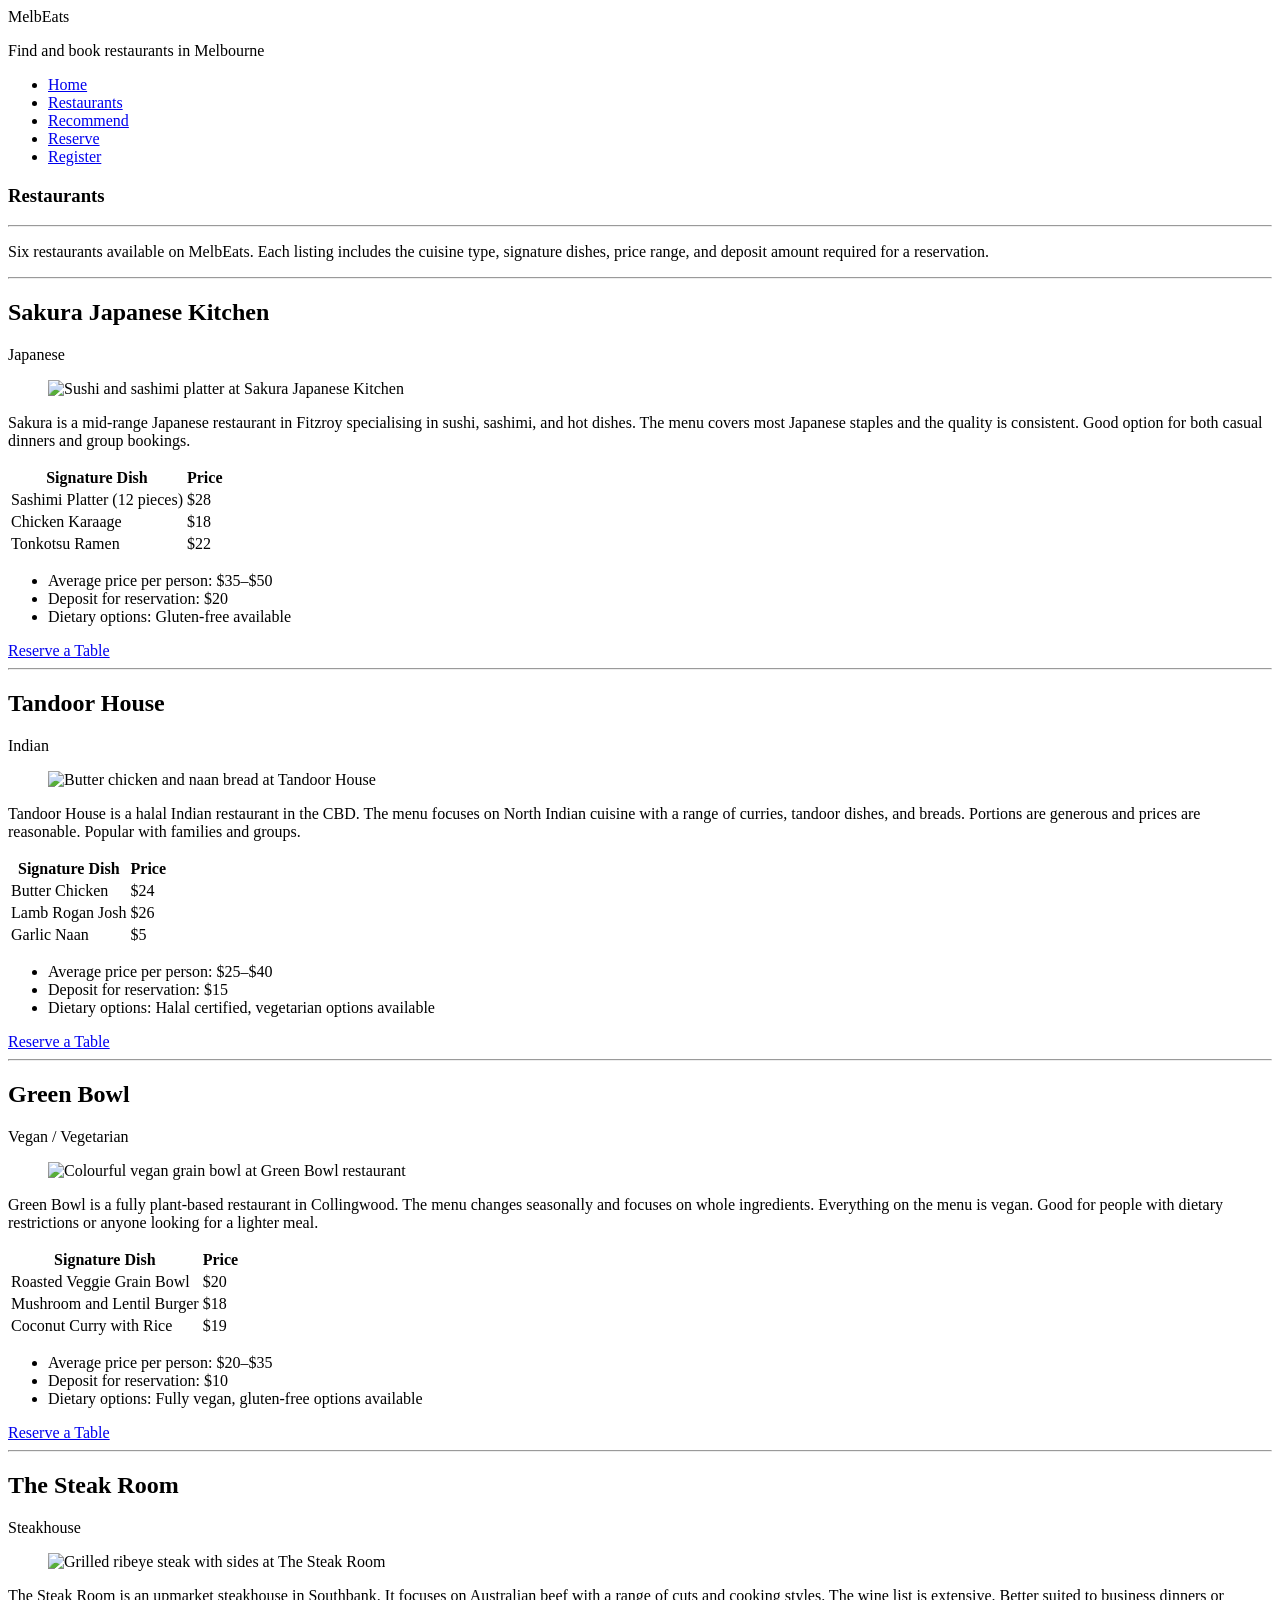
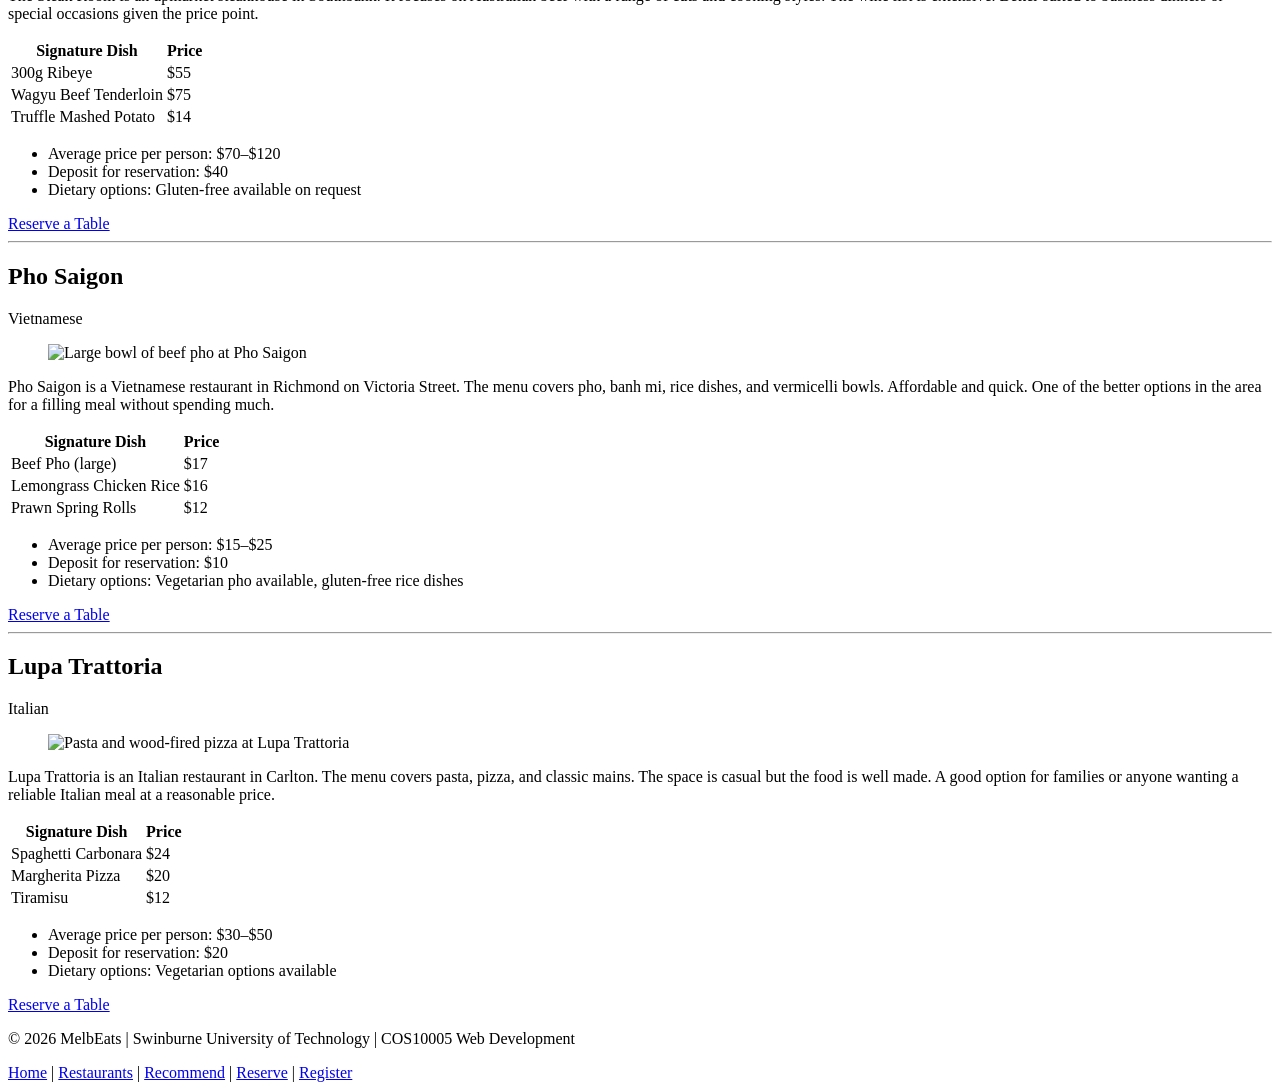
==== assignment2/restaurants.html @ 79833797 "Initial restaurants commit, no images" ====
<!DOCTYPE html>
<html lang="en">
<head>
    <meta charset="UTF-8">
    <meta name="viewport" content="width=device-width, initial-scale=1.0">
    <title>Restaurants | MelbEats</title>
    <link rel="stylesheet" href="css/styles.css">
    <script src="js/script.js" defer></script>
</head>
<body>

    <header>
        <div class="header-inner">
            <div class="site-logo">MelbEats</div>
            <p class="header-tagline">Find and book restaurants in Melbourne</p>
        </div>
    </header>

    <!-- navigation -->
    <nav>
        <ul>
            <li><a href="index.html">Home</a></li>
            <li><a href="restaurants.html" class="active">Restaurants</a></li>
            <li><a href="recommend.html">Recommend</a></li>
            <li><a href="reservation.html">Reserve</a></li>
            <li><a href="register.html">Register</a></li>
        </ul>
    </nav>

    <main>

        <article>

            <!-- page intro -->
            <section id="restaurants-intro">
                <h1>Restaurants</h1>
                <hr />
                <p>
                    Six restaurants available on MelbEats. Each listing includes the cuisine type, signature dishes, price range, and deposit amount required for a reservation.
                </p>
            </section>

            <hr />

            <!-- restaurant 1 -->
            <section id="restaurant-1" class="restaurant-card">
                <h2>Sakura Japanese Kitchen</h2>
                <p class="cuisine-tag">Japanese</p>

                <figure>
                    <img src="images/image2.jpg" alt="Sushi and sashimi platter at Sakura Japanese Kitchen" class="page-image restaurant-image" />
                </figure>

                <p>
                    Sakura is a mid-range Japanese restaurant in Fitzroy specialising in sushi, sashimi, and hot dishes. The menu covers most Japanese staples and the quality is consistent. Good option for both casual dinners and group bookings.
                </p>

                <table class="restaurant-table">
                    <thead>
                        <tr>
                            <th>Signature Dish</th>
                            <th>Price</th>
                        </tr>
                    </thead>
                    <tbody>
                        <tr>
                            <td>Sashimi Platter (12 pieces)</td>
                            <td>$28</td>
                        </tr>
                        <tr>
                            <td>Chicken Karaage</td>
                            <td>$18</td>
                        </tr>
                        <tr>
                            <td>Tonkotsu Ramen</td>
                            <td>$22</td>
                        </tr>
                    </tbody>
                </table>

                <ul class="restaurant-details">
                    <li>Average price per person: $35–$50</li>
                    <li>Deposit for reservation: $20</li>
                    <li>Dietary options: Gluten-free available</li>
                </ul>

                <a href="reservation.html?restaurant=Sakura+Japanese+Kitchen" class="reserve-btn">Reserve a Table</a>
            </section>

            <hr />

            <!-- restaurant 2 -->
            <section id="restaurant-2" class="restaurant-card">
                <h2>Tandoor House</h2>
                <p class="cuisine-tag">Indian</p>

                <figure>
                    <img src="images/image3.jpg" alt="Butter chicken and naan bread at Tandoor House" class="page-image restaurant-image" />
                </figure>

                <p>
                    Tandoor House is a halal Indian restaurant in the CBD. The menu focuses on North Indian cuisine with a range of curries, tandoor dishes, and breads. Portions are generous and prices are reasonable. Popular with families and groups.
                </p>

                <table class="restaurant-table">
                    <thead>
                        <tr>
                            <th>Signature Dish</th>
                            <th>Price</th>
                        </tr>
                    </thead>
                    <tbody>
                        <tr>
                            <td>Butter Chicken</td>
                            <td>$24</td>
                        </tr>
                        <tr>
                            <td>Lamb Rogan Josh</td>
                            <td>$26</td>
                        </tr>
                        <tr>
                            <td>Garlic Naan</td>
                            <td>$5</td>
                        </tr>
                    </tbody>
                </table>

                <ul class="restaurant-details">
                    <li>Average price per person: $25–$40</li>
                    <li>Deposit for reservation: $15</li>
                    <li>Dietary options: Halal certified, vegetarian options available</li>
                </ul>

                <a href="reservation.html?restaurant=Tandoor+House" class="reserve-btn">Reserve a Table</a>
            </section>

            <hr />

            <!-- restaurant 3 -->
            <section id="restaurant-3" class="restaurant-card">
                <h2>Green Bowl</h2>
                <p class="cuisine-tag">Vegan / Vegetarian</p>

                <figure>
                    <img src="images/image4.jpg" alt="Colourful vegan grain bowl at Green Bowl restaurant" class="page-image restaurant-image" />
                </figure>

                <p>
                    Green Bowl is a fully plant-based restaurant in Collingwood. The menu changes seasonally and focuses on whole ingredients. Everything on the menu is vegan. Good for people with dietary restrictions or anyone looking for a lighter meal.
                </p>

                <table class="restaurant-table">
                    <thead>
                        <tr>
                            <th>Signature Dish</th>
                            <th>Price</th>
                        </tr>
                    </thead>
                    <tbody>
                        <tr>
                            <td>Roasted Veggie Grain Bowl</td>
                            <td>$20</td>
                        </tr>
                        <tr>
                            <td>Mushroom and Lentil Burger</td>
                            <td>$18</td>
                        </tr>
                        <tr>
                            <td>Coconut Curry with Rice</td>
                            <td>$19</td>
                        </tr>
                    </tbody>
                </table>

                <ul class="restaurant-details">
                    <li>Average price per person: $20–$35</li>
                    <li>Deposit for reservation: $10</li>
                    <li>Dietary options: Fully vegan, gluten-free options available</li>
                </ul>

                <a href="reservation.html?restaurant=Green+Bowl" class="reserve-btn">Reserve a Table</a>
            </section>

            <hr />

            <!-- restaurant 4 -->
            <section id="restaurant-4" class="restaurant-card">
                <h2>The Steak Room</h2>
                <p class="cuisine-tag">Steakhouse</p>

                <figure>
                    <img src="images/image5.jpg" alt="Grilled ribeye steak with sides at The Steak Room" class="page-image restaurant-image" />
                </figure>

                <p>
                    The Steak Room is an upmarket steakhouse in Southbank. It focuses on Australian beef with a range of cuts and cooking styles. The wine list is extensive. Better suited to business dinners or special occasions given the price point.
                </p>

                <table class="restaurant-table">
                    <thead>
                        <tr>
                            <th>Signature Dish</th>
                            <th>Price</th>
                        </tr>
                    </thead>
                    <tbody>
                        <tr>
                            <td>300g Ribeye</td>
                            <td>$55</td>
                        </tr>
                        <tr>
                            <td>Wagyu Beef Tenderloin</td>
                            <td>$75</td>
                        </tr>
                        <tr>
                            <td>Truffle Mashed Potato</td>
                            <td>$14</td>
                        </tr>
                    </tbody>
                </table>

                <ul class="restaurant-details">
                    <li>Average price per person: $70–$120</li>
                    <li>Deposit for reservation: $40</li>
                    <li>Dietary options: Gluten-free available on request</li>
                </ul>

                <a href="reservation.html?restaurant=The+Steak+Room" class="reserve-btn">Reserve a Table</a>
            </section>

            <hr />

            <!-- restaurant 5 -->
            <section id="restaurant-5" class="restaurant-card">
                <h2>Pho Saigon</h2>
                <p class="cuisine-tag">Vietnamese</p>

                <figure>
                    <img src="images/image6.jpg" alt="Large bowl of beef pho at Pho Saigon" class="page-image restaurant-image" />
                </figure>

                <p>
                    Pho Saigon is a Vietnamese restaurant in Richmond on Victoria Street. The menu covers pho, banh mi, rice dishes, and vermicelli bowls. Affordable and quick. One of the better options in the area for a filling meal without spending much.
                </p>

                <table class="restaurant-table">
                    <thead>
                        <tr>
                            <th>Signature Dish</th>
                            <th>Price</th>
                        </tr>
                    </thead>
                    <tbody>
                        <tr>
                            <td>Beef Pho (large)</td>
                            <td>$17</td>
                        </tr>
                        <tr>
                            <td>Lemongrass Chicken Rice</td>
                            <td>$16</td>
                        </tr>
                        <tr>
                            <td>Prawn Spring Rolls</td>
                            <td>$12</td>
                        </tr>
                    </tbody>
                </table>

                <ul class="restaurant-details">
                    <li>Average price per person: $15–$25</li>
                    <li>Deposit for reservation: $10</li>
                    <li>Dietary options: Vegetarian pho available, gluten-free rice dishes</li>
                </ul>

                <a href="reservation.html?restaurant=Pho+Saigon" class="reserve-btn">Reserve a Table</a>
            </section>

            <hr />

            <!-- restaurant 6 -->
            <section id="restaurant-6" class="restaurant-card">
                <h2>Lupa Trattoria</h2>
                <p class="cuisine-tag">Italian</p>

                <figure>
                    <img src="images/image7.jpg" alt="Pasta and wood-fired pizza at Lupa Trattoria" class="page-image restaurant-image" />
                </figure>

                <p>
                    Lupa Trattoria is an Italian restaurant in Carlton. The menu covers pasta, pizza, and classic mains. The space is casual but the food is well made. A good option for families or anyone wanting a reliable Italian meal at a reasonable price.
                </p>

                <table class="restaurant-table">
                    <thead>
                        <tr>
                            <th>Signature Dish</th>
                            <th>Price</th>
                        </tr>
                    </thead>
                    <tbody>
                        <tr>
                            <td>Spaghetti Carbonara</td>
                            <td>$24</td>
                        </tr>
                        <tr>
                            <td>Margherita Pizza</td>
                            <td>$20</td>
                        </tr>
                        <tr>
                            <td>Tiramisu</td>
                            <td>$12</td>
                        </tr>
                    </tbody>
                </table>

                <ul class="restaurant-details">
                    <li>Average price per person: $30–$50</li>
                    <li>Deposit for reservation: $20</li>
                    <li>Dietary options: Vegetarian options available</li>
                </ul>

                <a href="reservation.html?restaurant=Lupa+Trattoria" class="reserve-btn">Reserve a Table</a>
            </section>

        </article>

    </main>

    <footer>
        <p>&copy; 2026 MelbEats | Swinburne University of Technology | COS10005 Web Development</p>
        <nav class="footer-nav">
            <a href="index.html">Home</a> |
            <a href="restaurants.html">Restaurants</a> |
            <a href="recommend.html">Recommend</a> |
            <a href="reservation.html">Reserve</a> |
            <a href="register.html">Register</a>
        </nav>
    </footer>

</body>
</html>
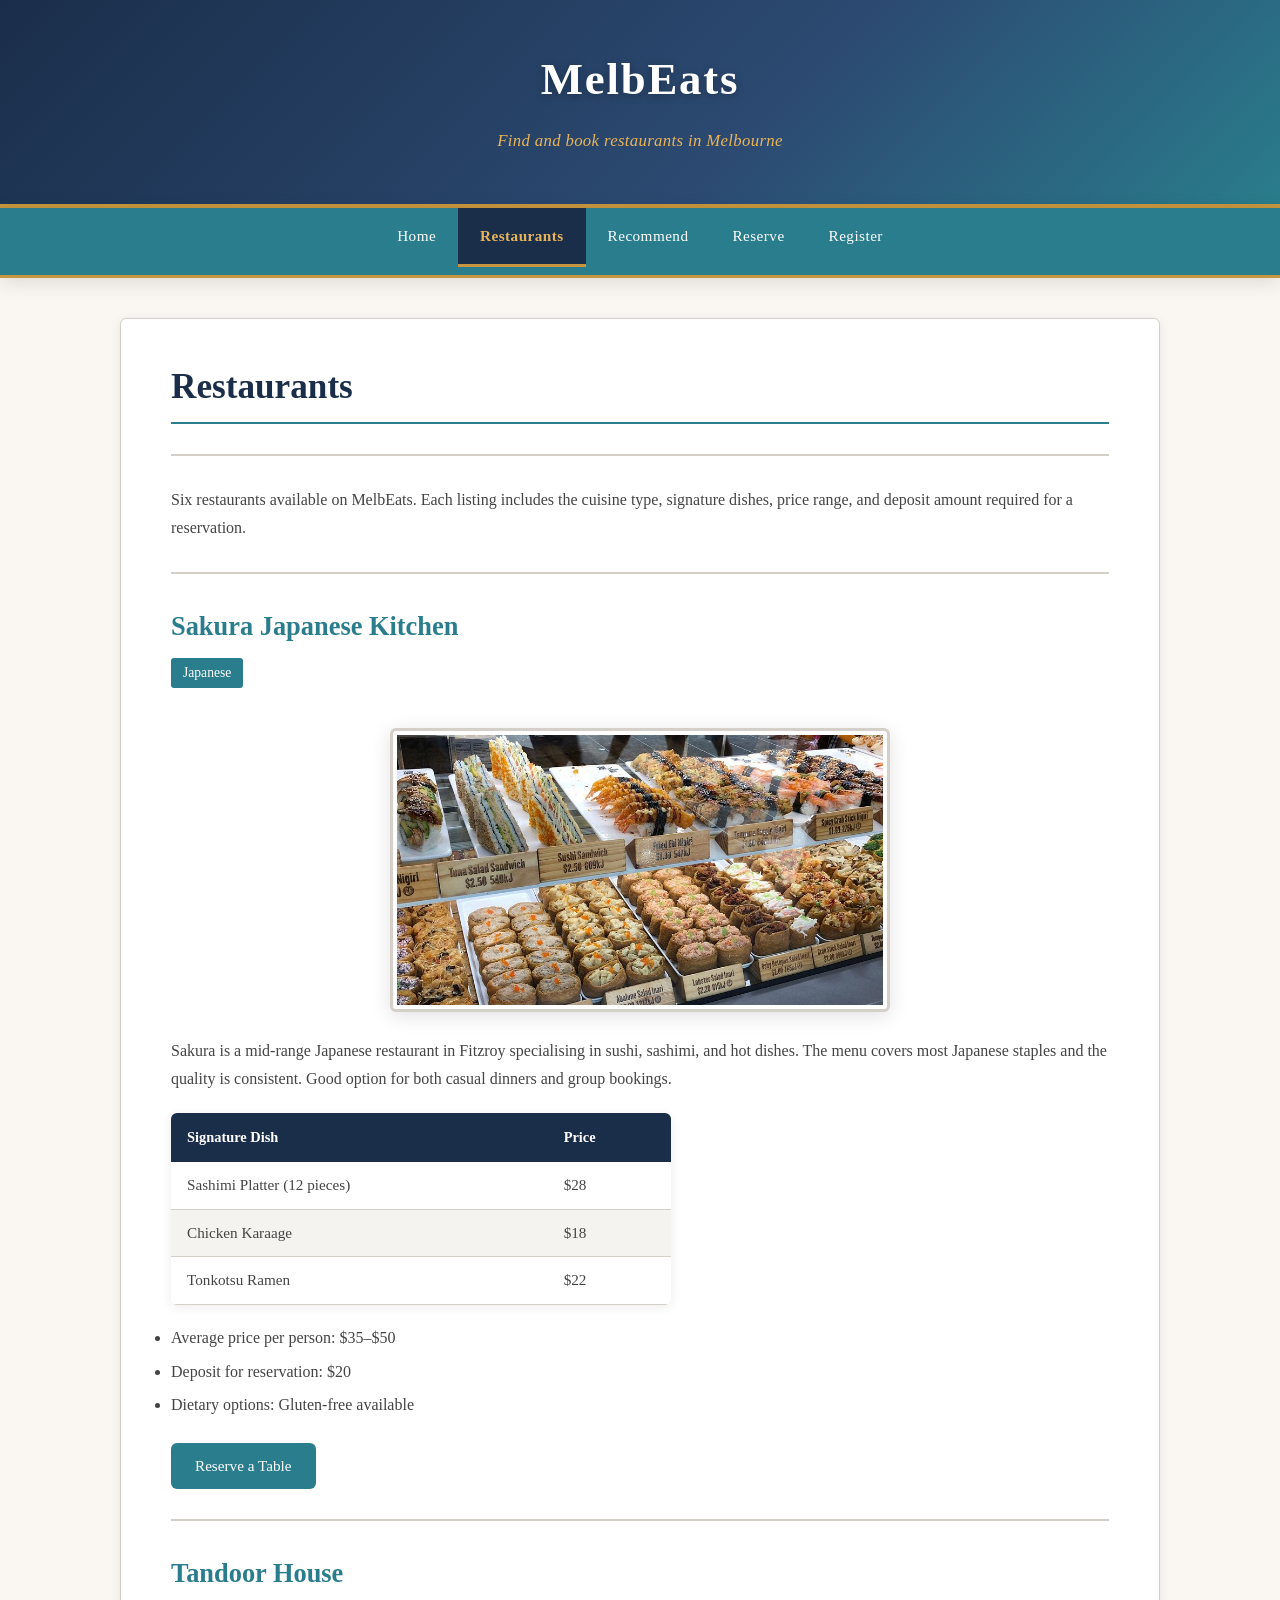
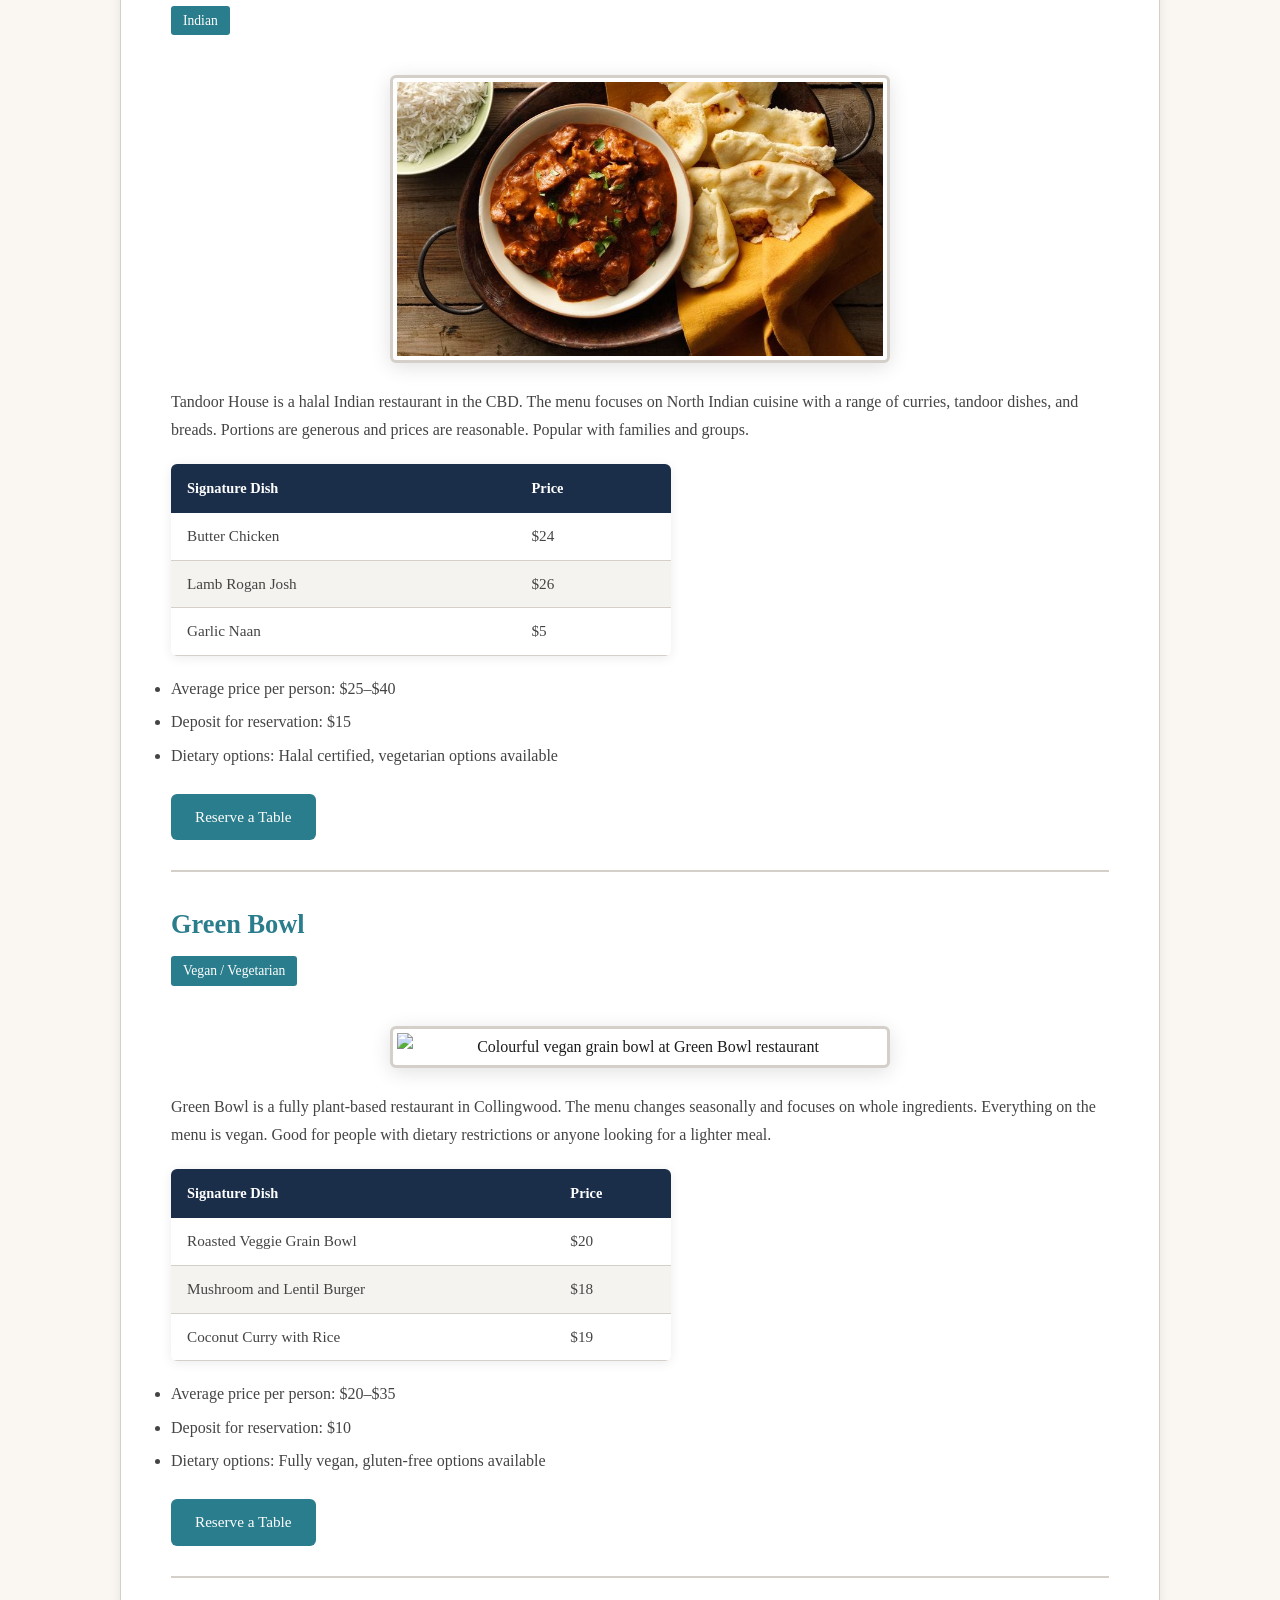
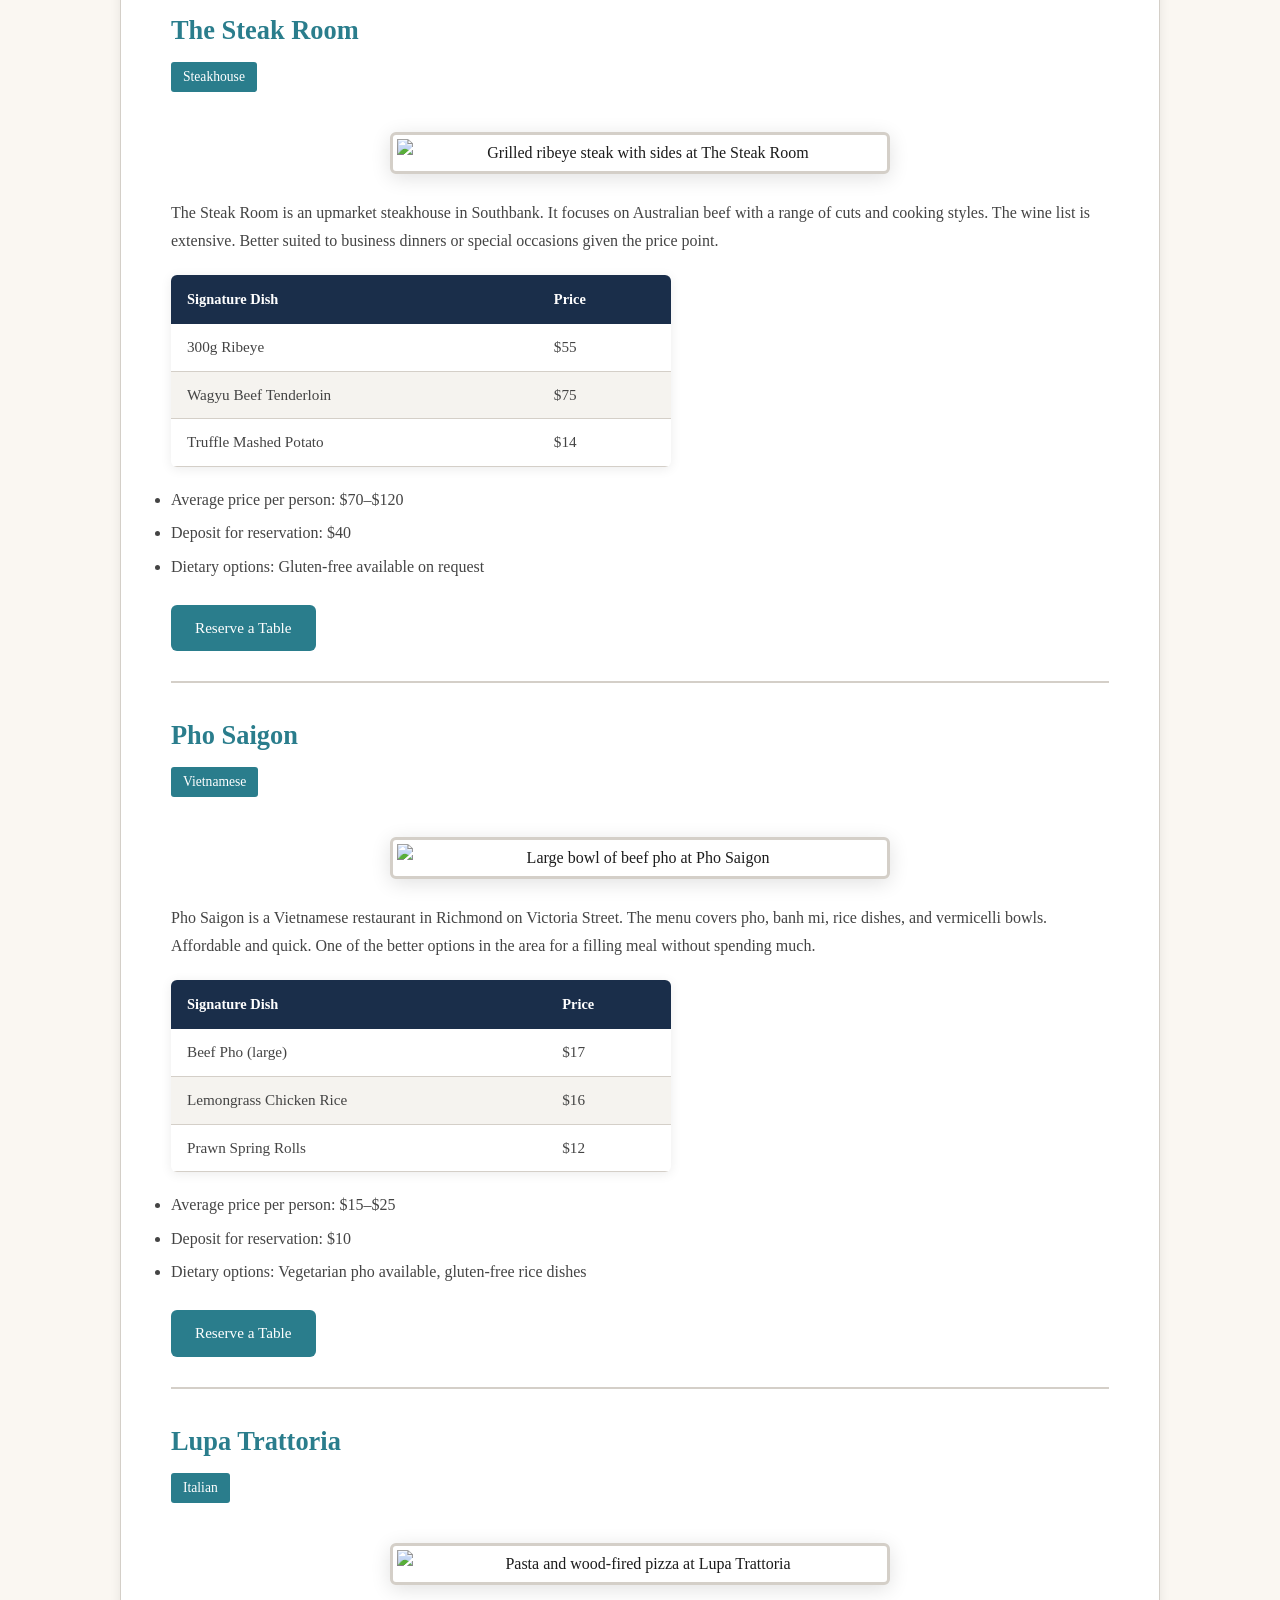
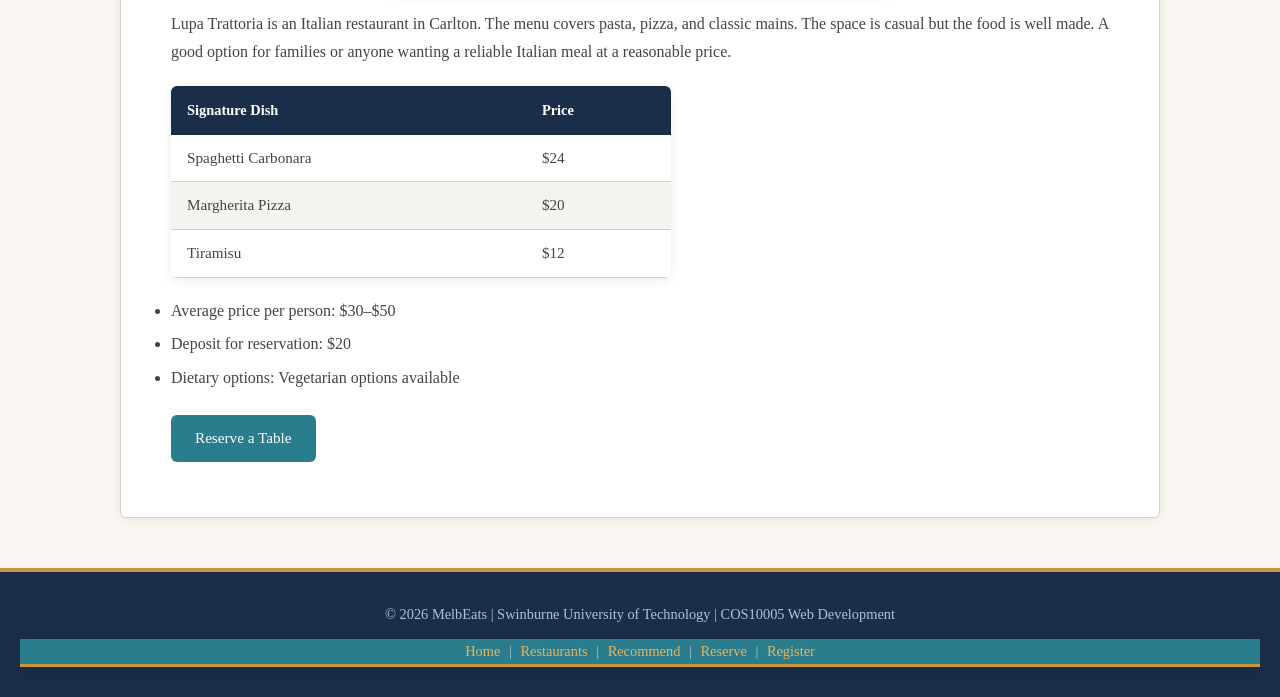
==== commit bcd86443: "Images" ====
--- a/assignment2/restaurants.html
+++ b/assignment2/restaurants.html
@@ -142,7 +142,7 @@
                 <p class="cuisine-tag">Vegan / Vegetarian</p>
 
                 <figure>
-                    <img src="images/image4.jpg" alt="Colourful vegan grain bowl at Green Bowl restaurant" class="page-image restaurant-image" />
+                    <img src="images/image4.WEBP" alt="Colourful vegan grain bowl at Green Bowl restaurant" class="page-image restaurant-image" />
                 </figure>
 
                 <p>
--- a/assignment2/css/styles.css
+++ b/assignment2/css/styles.css
@@ -0,0 +1,623 @@
+/* variables */
+:root {
+    --colour-navy: #1a2e4a;
+    --colour-teal: #2a7d8c;
+    --colour-teal-light: #3a9aad;
+    --colour-gold: #c8963e;
+    --colour-gold-light: #e8b45a;
+    --colour-cream: #faf7f2;
+    --colour-white: #ffffff;
+    --colour-dark-text: #1c1c1c;
+    --colour-mid-text: #444444;
+    --colour-light-text: #777777;
+    --colour-border: #d4cfc8;
+    --colour-aside-bg: #eef6f8;
+    --colour-error: #c0392b;
+    --colour-footer-bg: #1a2e4a;
+    --font-display: 'Georgia', 'Times New Roman', serif;
+    --font-body: 'Palatino Linotype', 'Book Antiqua', Palatino, serif;
+    --font-mono: 'Courier New', Courier, monospace;
+    --max-width: 1100px;
+    --border-radius: 6px;
+    --shadow-soft: 0 2px 12px rgba(0, 0, 0, 0.08);
+    --shadow-medium: 0 4px 20px rgba(0, 0, 0, 0.12);
+    --transition-nav: background-color 0.3s ease, color 0.3s ease;
+}
+
+/* reset */
+* {
+    box-sizing: border-box;
+    margin: 0;
+    padding: 0;
+}
+
+html {
+    font-size: 16px;
+    scroll-behavior: smooth;
+}
+
+body {
+    font-family: var(--font-body);
+    font-size: 1rem;
+    color: var(--colour-dark-text);
+    background-color: var(--colour-cream);
+    line-height: 1.75;
+    min-width: 320px;
+}
+
+/* animation - header fade in on page load */
+@keyframes headerFadeIn {
+    0% {
+        opacity: 0;
+        transform: translateY(-20px);
+    }
+    100% {
+        opacity: 1;
+        transform: translateY(0);
+    }
+}
+
+/* header */
+header {
+    background-color: var(--colour-navy);
+    background-image: linear-gradient(135deg, var(--colour-navy) 0%, #2c4a72 60%, var(--colour-teal) 100%);
+    color: var(--colour-white);
+    padding: 40px 20px 30px;
+    text-align: center;
+    border-bottom: 4px solid var(--colour-gold);
+}
+
+.header-inner {
+    max-width: var(--max-width);
+    margin: 0 auto;
+    animation: headerFadeIn 0.8s ease-out both;
+}
+
+.site-logo {
+    font-family: var(--font-display);
+    font-size: 2.8rem;
+    font-weight: bold;
+    letter-spacing: 0.04em;
+    color: var(--colour-white);
+    text-shadow: 0 2px 8px rgba(0, 0, 0, 0.3);
+    margin-bottom: 8px;
+}
+
+.header-tagline {
+    font-size: 1.05rem;
+    color: var(--colour-gold-light);
+    font-style: italic;
+    letter-spacing: 0.02em;
+}
+
+/* navigation - transition on hover */
+nav {
+    background-color: var(--colour-teal);
+    border-bottom: 3px solid var(--colour-gold);
+    position: sticky;
+    top: 0;
+    z-index: 100;
+    box-shadow: var(--shadow-medium);
+}
+
+nav ul {
+    list-style: none;
+    display: flex;
+    flex-wrap: wrap;
+    justify-content: center;
+    max-width: var(--max-width);
+    margin: 0 auto;
+    padding: 0;
+}
+
+nav ul li {
+    display: block;
+}
+
+nav ul li a {
+    display: block;
+    padding: 16px 22px;
+    color: var(--colour-white);
+    text-decoration: none;
+    font-family: var(--font-body);
+    font-size: 0.95rem;
+    letter-spacing: 0.03em;
+    transition: var(--transition-nav);
+    border-bottom: 3px solid transparent;
+}
+
+nav ul li a:hover {
+    background-color: var(--colour-navy);
+    color: var(--colour-gold-light);
+    border-bottom-color: var(--colour-gold);
+}
+
+nav ul li a.active {
+    background-color: var(--colour-navy);
+    color: var(--colour-gold-light);
+    border-bottom-color: var(--colour-gold);
+    font-weight: bold;
+}
+
+/* main content */
+main {
+    max-width: var(--max-width);
+    margin: 40px auto;
+    padding: 0 30px;
+}
+
+article {
+    background-color: var(--colour-white);
+    border-radius: var(--border-radius);
+    box-shadow: var(--shadow-soft);
+    padding: 45px 50px;
+    border: 1px solid var(--colour-border);
+}
+
+/* typography */
+h1, h2, h3 {
+    font-family: var(--font-display);
+    color: var(--colour-navy);
+    line-height: 1.3;
+}
+
+h1 {
+    font-size: 2.2rem;
+    margin-bottom: 20px;
+    padding-bottom: 12px;
+    border-bottom: 2px solid var(--colour-teal);
+}
+
+h2 {
+    font-size: 1.65rem;
+    margin-top: 35px;
+    margin-bottom: 15px;
+    color: var(--colour-teal);
+}
+
+h3 {
+    font-size: 1.2rem;
+    margin-bottom: 12px;
+    color: var(--colour-navy);
+}
+
+p {
+    margin-bottom: 18px;
+    color: var(--colour-mid-text);
+}
+
+hr {
+    border: none;
+    border-top: 2px solid var(--colour-border);
+    margin: 30px 0;
+}
+
+/* lists */
+ul, ol {
+    margin: 15px 0 20px 30px;
+    color: var(--colour-mid-text);
+}
+
+ul li {
+    margin-bottom: 8px;
+    line-height: 1.6;
+}
+
+ol li {
+    margin-bottom: 8px;
+    line-height: 1.6;
+}
+
+/* links */
+a {
+    color: var(--colour-teal);
+    text-decoration: none;
+    border-bottom: 1px solid transparent;
+    transition: color 0.2s ease, border-bottom-color 0.2s ease;
+}
+
+a:hover {
+    color: var(--colour-navy);
+    border-bottom-color: var(--colour-teal);
+}
+
+/* images */
+.page-image {
+    width: 100%;
+    max-width: 700px;
+    height: auto;
+    display: block;
+    margin: 25px auto;
+    border-radius: var(--border-radius);
+    border: 3px solid var(--colour-border);
+    box-shadow: var(--shadow-medium);
+    padding: 4px;
+    background-color: var(--colour-white);
+}
+
+.page-image:hover {
+    border-color: var(--colour-teal);
+    box-shadow: 0 6px 25px rgba(42, 125, 140, 0.2);
+    transition: border-color 0.3s ease, box-shadow 0.3s ease;
+}
+
+.restaurant-image {
+    max-width: 500px;
+}
+
+figure {
+    margin: 25px 0;
+    text-align: center;
+}
+
+figcaption {
+    font-size: 0.9rem;
+    color: var(--colour-light-text);
+    font-style: italic;
+    margin-top: 10px;
+    text-align: center;
+}
+
+/* aside */
+aside {
+    background-color: var(--colour-aside-bg);
+    border-left: 4px solid var(--colour-teal);
+    border-radius: 0 var(--border-radius) var(--border-radius) 0;
+    padding: 20px 25px;
+    margin: 25px 0;
+    box-shadow: var(--shadow-soft);
+}
+
+aside h3 {
+    color: var(--colour-teal);
+    margin-bottom: 12px;
+    font-size: 1.1rem;
+}
+
+aside ul {
+    margin-left: 20px;
+}
+
+.info-box {
+    float: right;
+    width: 280px;
+    margin: 0 0 20px 30px;
+}
+
+/* restaurant cards */
+.restaurant-card {
+    margin-bottom: 10px;
+}
+
+.cuisine-tag {
+    display: inline-block;
+    background-color: var(--colour-teal);
+    color: var(--colour-white);
+    font-size: 0.85rem;
+    padding: 3px 12px;
+    border-radius: 3px;
+    margin-bottom: 15px;
+}
+
+.restaurant-details {
+    margin: 15px 0;
+}
+
+/* restaurant table */
+.restaurant-table {
+    width: 100%;
+    max-width: 500px;
+    border-collapse: collapse;
+    margin: 20px 0;
+    font-size: 0.95rem;
+    box-shadow: var(--shadow-soft);
+    border-radius: var(--border-radius);
+    overflow: hidden;
+}
+
+.restaurant-table thead {
+    background-color: var(--colour-navy);
+    color: var(--colour-white);
+}
+
+.restaurant-table thead th {
+    padding: 12px 16px;
+    text-align: left;
+    font-family: var(--font-display);
+    font-size: 0.9rem;
+}
+
+.restaurant-table tbody td {
+    padding: 10px 16px;
+    border-bottom: 1px solid var(--colour-border);
+    color: var(--colour-mid-text);
+}
+
+.restaurant-table tbody tr:nth-child(even) {
+    background-color: #f5f3ef;
+}
+
+/* reserve button */
+.reserve-btn {
+    display: inline-block;
+    background-color: var(--colour-teal);
+    color: var(--colour-white);
+    padding: 10px 24px;
+    border-radius: var(--border-radius);
+    font-family: var(--font-display);
+    font-size: 0.95rem;
+    border-bottom: none;
+    margin-top: 10px;
+    transition: background-color 0.3s ease;
+}
+
+.reserve-btn:hover {
+    background-color: var(--colour-navy);
+    color: var(--colour-white);
+    border-bottom: none;
+}
+
+/* forms */
+fieldset {
+    border: 2px solid var(--colour-border);
+    border-radius: var(--border-radius);
+    padding: 20px 25px;
+    margin-bottom: 20px;
+}
+
+legend {
+    font-family: var(--font-display);
+    color: var(--colour-teal);
+    font-size: 1.05rem;
+    font-weight: bold;
+    padding: 0 8px;
+}
+
+.form-group {
+    margin-bottom: 18px;
+    display: flex;
+    flex-direction: column;
+}
+
+label {
+    font-size: 0.95rem;
+    font-weight: bold;
+    color: var(--colour-navy);
+    margin-bottom: 6px;
+}
+
+input[type="text"],
+input[type="password"],
+input[type="number"],
+input[type="datetime-local"],
+select,
+textarea {
+    width: 100%;
+    max-width: 480px;
+    padding: 10px 14px;
+    border: 2px solid var(--colour-border);
+    border-radius: var(--border-radius);
+    font-family: var(--font-body);
+    font-size: 0.95rem;
+    color: var(--colour-dark-text);
+    background-color: var(--colour-white);
+    transition: border-color 0.3s ease, box-shadow 0.3s ease;
+}
+
+input[type="text"]:focus,
+input[type="password"]:focus,
+input[type="number"]:focus,
+input[type="datetime-local"]:focus,
+select:focus {
+    outline: none;
+    border-color: var(--colour-teal);
+    box-shadow: 0 0 0 3px rgba(42, 125, 140, 0.15);
+}
+
+/* radio buttons */
+.radio-group {
+    display: flex;
+    flex-wrap: wrap;
+    gap: 16px;
+    margin-top: 4px;
+}
+
+.radio-label {
+    font-weight: normal;
+    display: flex;
+    align-items: center;
+    gap: 6px;
+    cursor: pointer;
+}
+
+/* checkbox */
+.checkbox-label {
+    font-weight: normal;
+    display: flex;
+    align-items: center;
+    gap: 8px;
+    cursor: pointer;
+}
+
+/* submit button */
+#submit-btn {
+    background-color: var(--colour-teal);
+    color: var(--colour-white);
+    border: none;
+    padding: 13px 35px;
+    font-family: var(--font-display);
+    font-size: 1rem;
+    border-radius: var(--border-radius);
+    cursor: pointer;
+    letter-spacing: 0.03em;
+    transition: background-color 0.3s ease, transform 0.2s ease;
+    box-shadow: var(--shadow-soft);
+    max-width: 200px;
+}
+
+#submit-btn:hover {
+    background-color: var(--colour-navy);
+    transform: translateY(-2px);
+    box-shadow: var(--shadow-medium);
+}
+
+/* recommend button */
+#recommendBtn {
+    background-color: var(--colour-teal);
+    color: var(--colour-white);
+    border: none;
+    padding: 13px 35px;
+    font-family: var(--font-display);
+    font-size: 1rem;
+    border-radius: var(--border-radius);
+    cursor: pointer;
+    transition: background-color 0.3s ease;
+    max-width: 220px;
+}
+
+#recommendBtn:hover {
+    background-color: var(--colour-navy);
+}
+
+/* error messages */
+.error-msg {
+    color: var(--colour-error);
+    font-size: 0.88rem;
+    margin-top: 4px;
+    display: block;
+}
+
+/* deposit display */
+.deposit-display {
+    font-weight: bold;
+    color: var(--colour-teal);
+    margin-bottom: 0;
+}
+
+/* recommendation result box */
+.result-box {
+    background-color: var(--colour-aside-bg);
+    border-left: 4px solid var(--colour-teal);
+    border-radius: 0 var(--border-radius) var(--border-radius) 0;
+    padding: 20px 25px;
+    margin-top: 20px;
+}
+
+/* hidden utility class */
+.hidden {
+    display: none;
+}
+
+/* footer */
+footer {
+    background-color: var(--colour-footer-bg);
+    color: #aac4d6;
+    text-align: center;
+    padding: 30px 20px;
+    margin-top: 50px;
+    font-size: 0.9rem;
+    border-top: 4px solid var(--colour-gold);
+}
+
+footer p {
+    color: #aac4d6;
+    margin-bottom: 12px;
+    text-align: center;
+}
+
+.footer-nav a {
+    color: var(--colour-gold-light);
+    border-bottom: none;
+    margin: 0 5px;
+    font-size: 0.9rem;
+}
+
+.footer-nav a:hover {
+    color: var(--colour-white);
+    border-bottom: none;
+}
+
+/* clearfix for floated asides */
+#about::after,
+#video-context::after {
+    content: '';
+    display: block;
+    clear: both;
+}
+
+/* responsive - tablet */
+@media screen and (max-width: 1023px) {
+    .info-box {
+        float: none;
+        width: 100%;
+        margin: 0 0 20px 0;
+    }
+
+    article {
+        padding: 30px 35px;
+    }
+}
+
+/* responsive - mobile */
+@media screen and (max-width: 767px) {
+    .site-logo {
+        font-size: 2rem;
+    }
+
+    /* navigation stacks vertically */
+    nav ul {
+        flex-direction: column;
+    }
+
+    nav ul li {
+        border-bottom: 1px solid rgba(255, 255, 255, 0.15);
+    }
+
+    nav ul li a {
+        padding: 12px 16px;
+    }
+
+    nav ul li a.active {
+        border-left: 4px solid var(--colour-gold);
+        border-bottom-color: transparent;
+    }
+
+    main {
+        padding: 0 14px;
+        margin: 15px auto;
+    }
+
+    article {
+        padding: 20px 18px;
+    }
+
+    h1 {
+        font-size: 1.55rem;
+    }
+
+    h2 {
+        font-size: 1.25rem;
+    }
+
+    /* inputs full width on mobile */
+    input[type="text"],
+    input[type="password"],
+    input[type="number"],
+    input[type="datetime-local"],
+    select {
+        max-width: 100%;
+    }
+
+    /* submit buttons full width on mobile */
+    #submit-btn,
+    #recommendBtn {
+        max-width: 100%;
+        width: 100%;
+    }
+
+    /* restaurant table scrollable on mobile */
+    .restaurant-table {
+        max-width: 100%;
+        font-size: 0.85rem;
+    }
+}
